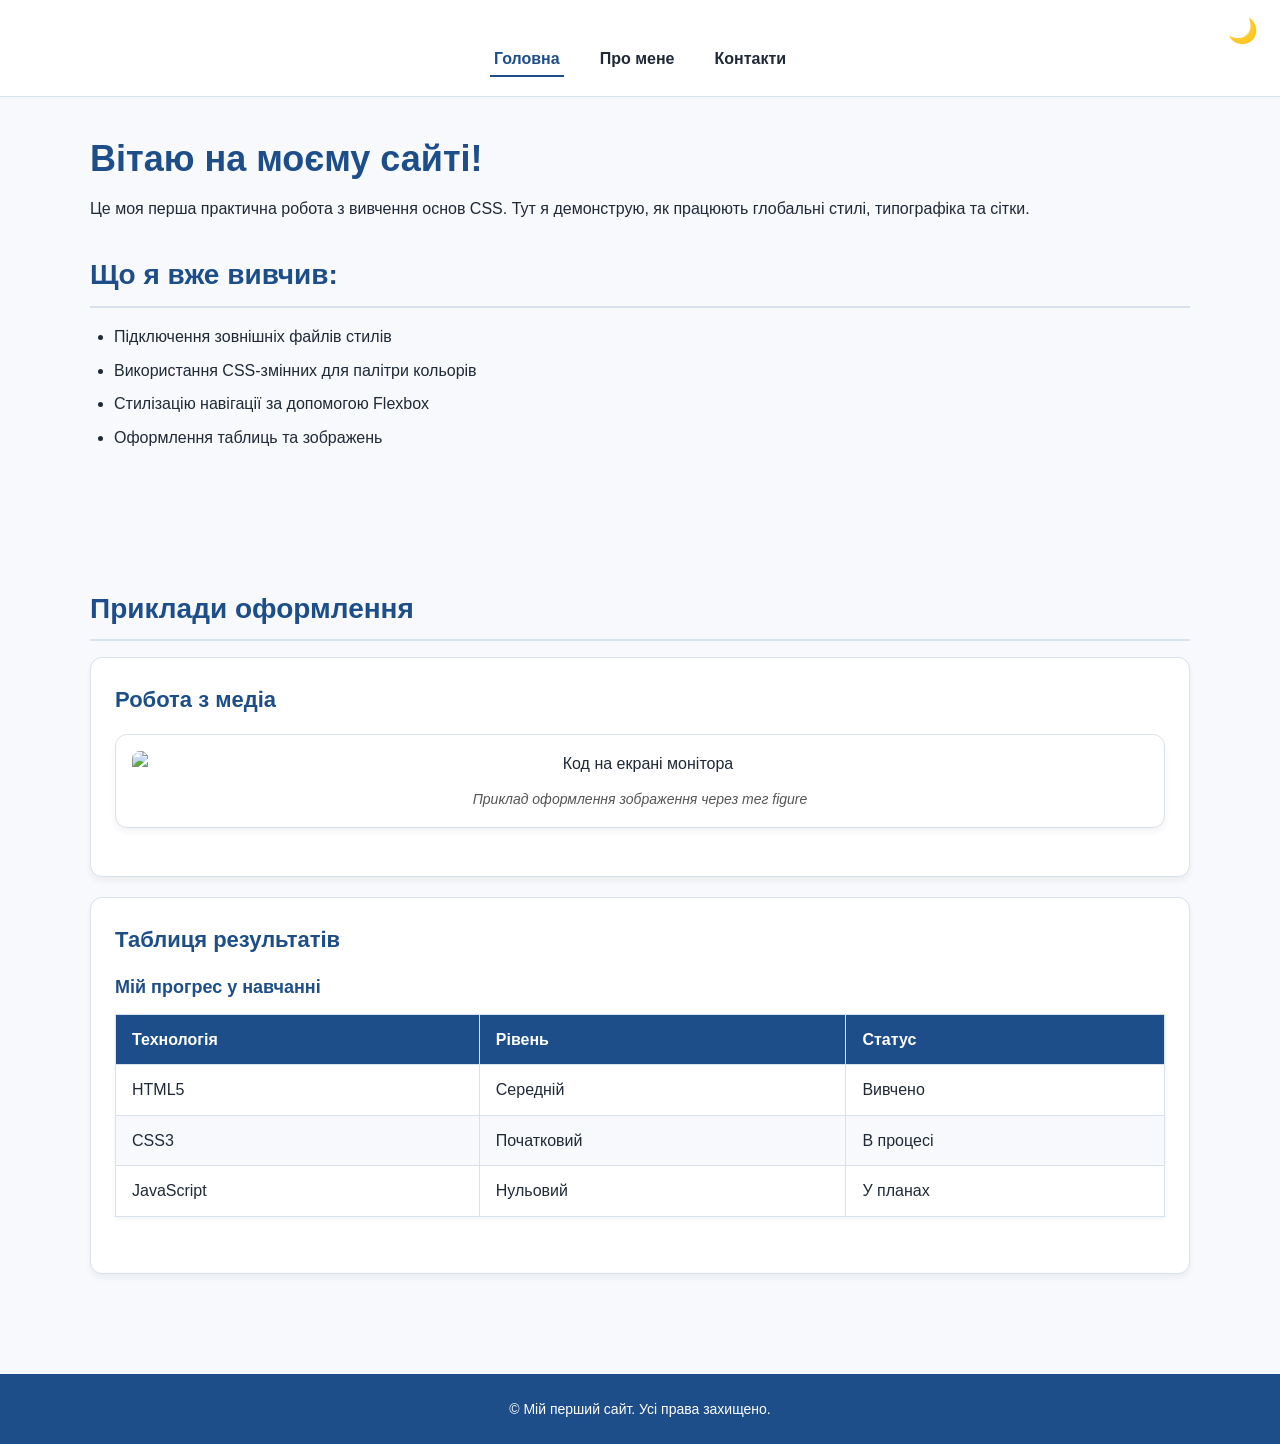
==== index.html @ de2c692c "js" ====
<!DOCTYPE html>
<html lang="uk">
<head>
    <meta charset="UTF-8">
    <meta name="viewport" content="width=device-width, initial-scale=1.0">
    <title>Головна сторінка</title>
    <link href="./styles/style.css" rel="stylesheet">
    <link href="./styles/responsive.css" rel="stylesheet">
</head>
<body>
    <header class="site-header">
        <div class="header-controls">
    <button class="theme-toggle" aria-label="Змінити тему">🌙</button>
    <button class="burger-btn" aria-expanded="false" aria-label="Відкрити меню">☰</button>
</div>
        <nav>
            <ul class="nav-list">
                <li><a href="index.html" class="active">Головна</a></li>
                <li><a href="./pages/about.html">Про мене</a></li>
                <li><a href="./pages/contact.html">Контакти</a></li>
            </ul>
        </nav>
    </header>

    <main class="container">
        <section>
            <h1>Вітаю на моєму сайті!</h1>
            <p>Це моя перша практична робота з вивчення основ CSS. Тут я демонструю, як працюють глобальні стилі, типографіка та сітки.</p>
            
            <h2>Що я вже вивчив:</h2>
            <ul>
                <li>Підключення зовнішніх файлів стилів</li>
                <li>Використання CSS-змінних для палітри кольорів</li>
                <li>Стилізацію навігації за допомогою Flexbox</li>
                <li>Оформлення таблиць та зображень</li>
            </ul>
        </section>

        <section>
            <h2>Приклади оформлення</h2>
            
            <div class="card">
                <h3>Робота з медіа</h3>
                <figure>
                    <img src="https://images.unsplash.com/photo-1542831371-29b0f74f9713?ixlib=rb-4.0.3&auto=format&fit=crop&w=800&q=80" alt="Код на екрані монітора">
                    <figcaption>Приклад оформлення зображення через тег figure</figcaption>
                </figure>
            </div>

            <div class="card">
                <h3>Таблиця результатів</h3>
                <table>
                    <caption>Мій прогрес у навчанні</caption>
                    <thead>
                        <tr>
                            <th>Технологія</th>
                            <th>Рівень</th>
                            <th>Статус</th>
                        </tr>
                    </thead>
                    <tbody>
                        <tr>
                            <td>HTML5</td>
                            <td>Середній</td>
                            <td>Вивчено</td>
                        </tr>
                        <tr>
                            <td>CSS3</td>
                            <td>Початковий</td>
                            <td>В процесі</td>
                        </tr>
                        <tr>
                            <td>JavaScript</td>
                            <td>Нульовий</td>
                            <td>У планах</td>
                        </tr>
                    </tbody>
                </table>
            </div>
        </section>
    </main>

    <footer class="site-footer">
        <p>&copy; <span id="current-year"></span> Мій перший сайт. Усі права захищено.</p>
    </footer>
    <button id="scroll-to-top" class="scroll-btn" title="Повернутися вгору">⬆</button>
<script src="./js/main.js" defer></script>
</body>
</html>
---- styles/style.css ----
:root {
  --color-primary: #1d4e89;
  --color-accent: #ffb703;
  --color-bg: #f7f9fc;
  --color-surface: #ffffff;
  --color-text: #1f2937;
  --color-border: #d9e2ec;
}


*,
*::before,
*::after {
  box-sizing: border-box;
}

body {
  margin: 0;
  font-family: Arial, sans-serif;
  line-height: 1.6;
  color: var(--color-text);
  background-color: var(--color-bg);
}


.container {
  width: min(1100px, calc(100% - 32px));
  margin: 0 auto;
}

section {
  padding: 40px 0;
}


.card {
  background-color: var(--color-surface);
  border: 1px solid var(--color-border);
  border-radius: 12px;
  padding: 24px;
  box-shadow: 0 4px 6px rgba(0, 0, 0, 0.05);
  margin-bottom: 20px;
}

.site-header {
  background-color: var(--color-surface);
  border-bottom: 1px solid var(--color-border); 
  padding: 16px 0;
  box-shadow: 0 2px 4px rgba(0, 0, 0, 0.02);
}

.nav-list {
  display: flex;
  justify-content: center; 
  gap: 32px; 
  list-style: none;
  margin: 0;
  padding: 0;
}

.nav-list a {
  text-decoration: none; 
  color: var(--color-text);
  font-weight: 600;
  font-size: 16px;
  padding: 8px 4px;
  transition: color 0.3s ease; 
}

.nav-list a:hover {
  color: var(--color-accent);
}

.nav-list a.active {
  color: var(--color-primary);
  border-bottom: 2px solid var(--color-primary);
}

.site-footer {
  background-color: var(--color-primary);
  color: var(--color-surface); 
  text-align: center; 
  padding: 24px 0;
  font-size: 14px; 
  margin-top: 40px;
}

.site-footer p {
  margin: 0;
}

h1, h2, h3 {
  color: var(--color-primary); 
  margin-top: 0;
  margin-bottom: 16px;
}

h1 {
  font-size: 36px;
  line-height: 1.2;
}

h2 {
  font-size: 28px;
  border-bottom: 2px solid var(--color-border); 
  padding-bottom: 8px;
  margin-top: 32px;
}

h3 {
  font-size: 22px;
}

p {
  margin-top: 0;
  margin-bottom: 16px;
}

ul, ol {
  margin-top: 0;
  margin-bottom: 24px;
  padding-left: 24px; 
}

li {
  margin-bottom: 8px; 
}


img {
  max-width: 100%; 
  height: auto;
  border-radius: 8px;
  display: block;
}

figure {
  margin: 0 0 24px 0;
  padding: 16px;
  background-color: var(--color-surface);
  border: 1px solid var(--color-border);
  border-radius: 12px;
  box-shadow: 0 4px 6px rgba(0, 0, 0, 0.05); 
  text-align: center;
}

figcaption {
  margin-top: 12px;
  font-size: 14px;
  color: #555;
  font-style: italic;
}


table {
  width: 100%;
  border-collapse: collapse; 
  margin-bottom: 32px;
  background-color: var(--color-surface);
  box-shadow: 0 2px 4px rgba(0, 0, 0, 0.05);
}

caption {
  font-weight: bold;
  font-size: 18px;
  margin-bottom: 12px;
  color: var(--color-primary);
  text-align: left;
}

th, td {
  border: 1px solid var(--color-border);
  padding: 12px 16px;
  text-align: left;
}

th {
  background-color: var(--color-primary);
  color: var(--color-surface); 
}

tr:nth-child(even) {
  background-color: var(--color-bg);
}

tr:hover {
  background-color: #e2e8f0;
}

.two-column {
  display: flex;
  gap: 24px;
  align-items: stretch;
  margin-bottom: 32px;
}

.two-column > * {
  flex: 1;
}

.media-card {
  text-align: center;
}

video {
  width: 100%;
  max-width: 800px;
  border-radius: 8px;
  box-shadow: 0 4px 6px rgba(0, 0, 0, 0.1);
  display: block;
  margin: 0 auto;
}

audio {
  width: 100%;
  margin-top: 16px;
  outline: none;
}

.media-caption {
  margin-top: 12px;
  font-size: 14px;
  color: var(--color-text);
  font-weight: 500;
  font-style: italic;
}

.contact-form {
  display: flex;
  flex-direction: column;
  gap: 16px;
}

fieldset {
  border: 1px solid var(--color-border);
  border-radius: 8px;
  padding: 16px;
  margin: 0;
}

legend {
  font-weight: 600;
  color: var(--color-primary);
  padding: 0 8px;
}

label {
  display: block;
  font-weight: 500;
  margin-bottom: 6px;
}

input[type="text"],
input[type="email"],
select,
textarea {
  width: 100%;
  padding: 12px 14px;
  border: 1px solid var(--color-border);
  border-radius: 10px;
  background: #fff;
  font-family: inherit;
  font-size: 16px;
}

input[type="text"]:focus,
input[type="email"]:focus,
select:focus,
textarea:focus {
  outline: none;
  border-color: var(--color-primary);
  box-shadow: 0 0 0 3px rgba(29, 78, 137, 0.15);
}

.radio-group,
.checkbox-group {
  display: flex;
  align-items: center;
  gap: 8px;
}

.radio-group label,
.checkbox-group label {
  margin-bottom: 0;
}

input[type="radio"],
input[type="checkbox"] {
  width: 18px;
  height: 18px;
  accent-color: var(--color-primary);
  cursor: pointer;
}

input:user-invalid,
textarea:user-invalid {
  border-color: #e63946;
}

button[type="submit"] {
  padding: 12px 18px;
  border: none;
  border-radius: 10px;
  background: var(--color-primary);
  color: #fff;
  cursor: pointer;
  font-size: 16px;
  font-weight: 600;
  transition: opacity 0.3s ease;
  align-self: flex-start;
  margin-top: 8px;
}

button[type="submit"]:hover {
  opacity: 0.92;
}

body.theme-dark {
  --color-bg: #121212;
  --color-surface: #1e1e1e;
  --color-text: #e0e0e0;
  --color-border: #333333;
}


.header-controls {
  display: flex;
  gap: 16px;
  justify-content: flex-end;
  padding: 0 16px;
}

.burger-btn, .theme-toggle {
  background: none;
  border: none;
  font-size: 24px;
  cursor: pointer;
  color: var(--color-text);
}


@media (min-width: 769px) {
  .burger-btn { display: none; }
}


.scroll-btn {
  position: fixed;
  bottom: 24px;
  right: 24px;
  background-color: var(--color-primary);
  color: #fff;
  border: none;
  border-radius: 50%;
  width: 48px;
  height: 48px;
  font-size: 20px;
  cursor: pointer;
  opacity: 0;
  visibility: hidden;
  transition: opacity 0.3s ease, visibility 0.3s ease;
  box-shadow: 0 4px 6px rgba(0,0,0,0.2);
}

.scroll-btn.is-visible {
  opacity: 1;
  visibility: visible;
}


.nav-list a.is-active {
  color: var(--color-primary);
  border-bottom: 2px solid var(--color-primary);
}
.accordion-header {
  width: 100%;
  text-align: left;
  padding: 16px;
  background-color: var(--color-surface);
  border: 1px solid var(--color-border);
  cursor: pointer;
  font-weight: 600;
  margin-top: 8px;
}

.accordion-content {
  display: none;
  padding: 16px;
  border: 1px solid var(--color-border);
  border-top: none;
  background-color: var(--color-bg);
}

.accordion-header.is-active {
  background-color: var(--color-primary);
  color: #fff;
}

.filter-controls {
  display: flex;
  gap: 12px;
  margin-bottom: 24px;
}

.filter-btn {
  padding: 8px 16px;
  border: 1px solid var(--color-primary);
  background: transparent;
  cursor: pointer;
  border-radius: 20px;
}

.filter-btn.active {
  background: var(--color-primary);
  color: #fff;
}

.modal-overlay {
  position: fixed;
  top: 0;
  left: 0;
  width: 100%;
  height: 100%;
  background: rgba(0, 0, 0, 0.6);
  display: flex;
  align-items: center;
  justify-content: center;
  opacity: 0;
  visibility: hidden;
  transition: 0.3s;
  z-index: 1000;
}

.modal-overlay.is-open {
  opacity: 1;
  visibility: visible;
}

.modal-content {
  background: var(--color-surface);
  padding: 32px;
  border-radius: 12px;
  max-width: 500px;
  width: 90%;
  position: relative;
}

.modal-close {
  position: absolute;
  top: 16px;
  right: 16px;
  border: none;
  background: none;
  font-size: 24px;
  cursor: pointer;
}

.error-msg {
  color: #e63946;
  font-size: 14px;
  margin-top: 4px;
  display: none;
}

.is-invalid {
  border-color: #e63946 !important;
}

.char-counter {
  font-size: 12px;
  color: #666;
  text-align: right;
  display: block;
  margin-top: 4px;
}

#form-success {
  display: none;
  padding: 24px;
  background: #d4edda;
  color: #155724;
  border-radius: 8px;
  border: 1px solid #c3e6cb;
}
---- styles/responsive.css ----
@media (max-width: 768px) {
  .nav-list {
    flex-direction: column;
    gap: 12px;
  }
  
  .two-column {
    flex-direction: column;
  }
  
  h1 {
    font-size: 28px;
  }
  
  .container {
    width: min(100% - 20px, 1100px);
  }

  section {
    padding: 24px 0;
  }

  .card {
    padding: 16px;
  }

  table {
    display: block;
    overflow-x: auto;
    white-space: nowrap;
  }
}
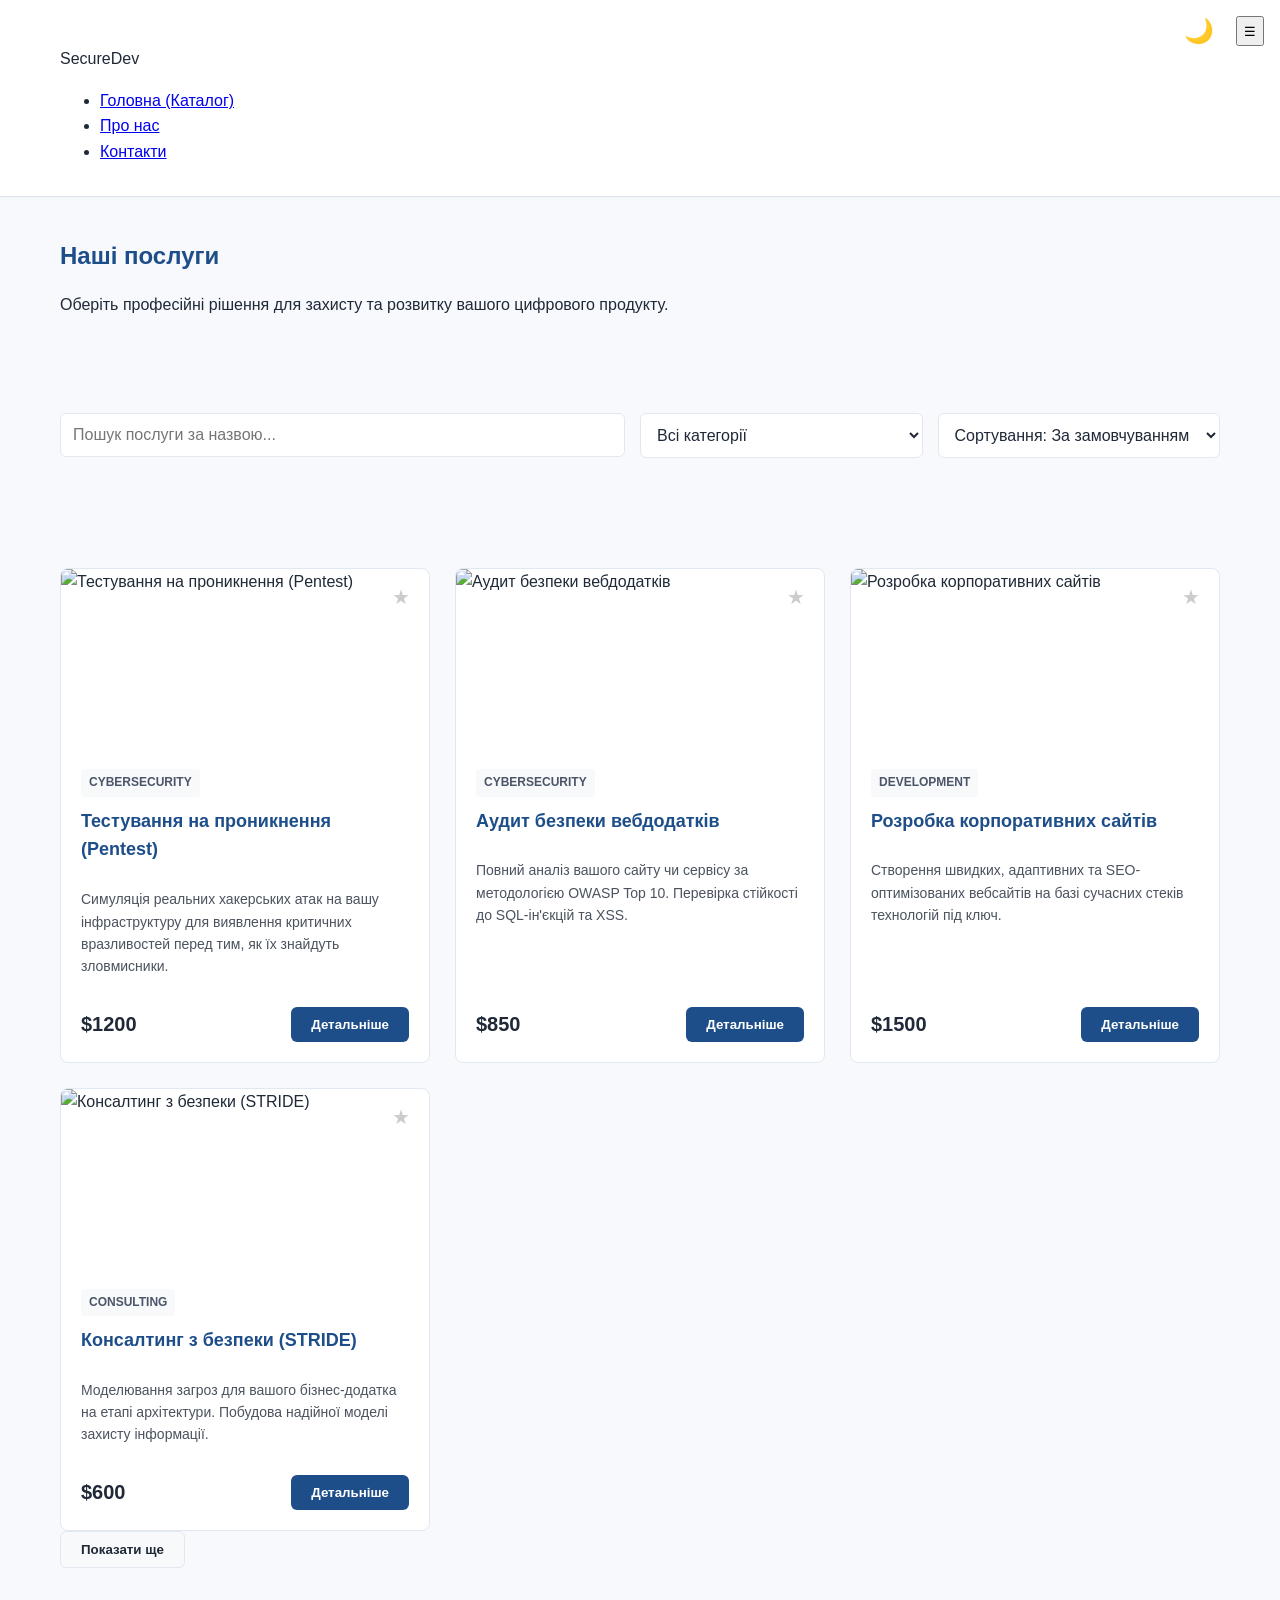
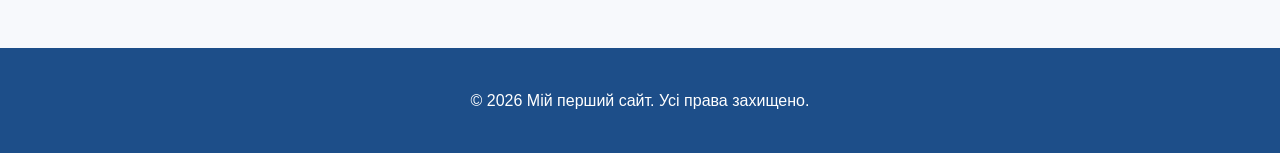
==== commit 016fa5c3: "9-10" ====
--- a/index.html
+++ b/index.html
@@ -1,89 +1,95 @@
 <!DOCTYPE html>
 <html lang="uk">
 <head>
-    <meta charset="UTF-8">
-    <meta name="viewport" content="width=device-width, initial-scale=1.0">
-    <title>Головна сторінка</title>
-    <link href="./styles/style.css" rel="stylesheet">
-    <link href="./styles/responsive.css" rel="stylesheet">
+  <meta charset="UTF-8">
+  <meta name="viewport" content="width=device-width, initial-scale=1.0">
+  <title>Каталог послуг | Cybersecurity & IT</title>
+  <link rel="stylesheet" href="styles/style.css">
+  <link rel="stylesheet" href="styles/responsive.css">
 </head>
 <body>
-    <header class="site-header">
-        <div class="header-controls">
-    <button class="theme-toggle" aria-label="Змінити тему">🌙</button>
-    <button class="burger-btn" aria-expanded="false" aria-label="Відкрити меню">☰</button>
-</div>
-        <nav>
-            <ul class="nav-list">
-                <li><a href="index.html" class="active">Головна</a></li>
-                <li><a href="./pages/about.html">Про мене</a></li>
-                <li><a href="./pages/contact.html">Контакти</a></li>
-            </ul>
-        </nav>
-    </header>
 
-    <main class="container">
-        <section>
-            <h1>Вітаю на моєму сайті!</h1>
-            <p>Це моя перша практична робота з вивчення основ CSS. Тут я демонструю, як працюють глобальні стилі, типографіка та сітки.</p>
-            
-            <h2>Що я вже вивчив:</h2>
-            <ul>
-                <li>Підключення зовнішніх файлів стилів</li>
-                <li>Використання CSS-змінних для палітри кольорів</li>
-                <li>Стилізацію навігації за допомогою Flexbox</li>
-                <li>Оформлення таблиць та зображень</li>
-            </ul>
-        </section>
+  <header class="site-header">
+    <div class="header-controls">
+      <button class="theme-toggle" aria-label="Змінити тему"> 🌙 </button>
+      <button class="burger-menu" aria-expanded="false" aria-label="Відкрити меню"> ☰ </button>
+    </div>
+    <nav class="container">
+      <div class="logo">SecureDev</div>
+      <ul class="nav-links nav-menu">
+        <li><a href="index.html" class="nav-link active">Головна (Каталог)</a></li>
+        <li><a href="pages/about.html" class="nav-link">Про нас</a></li>
+        <li><a href="pages/contact.html" class="nav-link">Контакти</a></li>
+      </ul>
+    </nav>
+  </header>
 
-        <section>
-            <h2>Приклади оформлення</h2>
-            
-            <div class="card">
-                <h3>Робота з медіа</h3>
-                <figure>
-                    <img src="https://images.unsplash.com/photo-1542831371-29b0f74f9713?ixlib=rb-4.0.3&auto=format&fit=crop&w=800&q=80" alt="Код на екрані монітора">
-                    <figcaption>Приклад оформлення зображення через тег figure</figcaption>
-                </figure>
-            </div>
+  <main class="container">
+    <section class="catalog-head">
+      <h1>Наші послуги</h1>
+      <p>Оберіть професійні рішення для захисту та розвитку вашого цифрового продукту.</p>
+    </section>
 
-            <div class="card">
-                <h3>Таблиця результатів</h3>
-                <table>
-                    <caption>Мій прогрес у навчанні</caption>
-                    <thead>
-                        <tr>
-                            <th>Технологія</th>
-                            <th>Рівень</th>
-                            <th>Статус</th>
-                        </tr>
-                    </thead>
-                    <tbody>
-                        <tr>
-                            <td>HTML5</td>
-                            <td>Середній</td>
-                            <td>Вивчено</td>
-                        </tr>
-                        <tr>
-                            <td>CSS3</td>
-                            <td>Початковий</td>
-                            <td>В процесі</td>
-                        </tr>
-                        <tr>
-                            <td>JavaScript</td>
-                            <td>Нульовий</td>
-                            <td>У планах</td>
-                        </tr>
-                    </tbody>
-                </table>
-            </div>
-        </section>
-    </main>
+    <section class="controls-panel">
+      <div class="search-box">
+        <input type="text" id="search-input" placeholder="Пошук послуги за назвою...">
+      </div>
 
-    <footer class="site-footer">
-        <p>&copy; <span id="current-year"></span> Мій перший сайт. Усі права захищено.</p>
-    </footer>
-    <button id="scroll-to-top" class="scroll-btn" title="Повернутися вгору">⬆</button>
-<script src="./js/main.js" defer></script>
+      <div class="filter-box">
+        <select id="category-filter">
+          <option value="all">Всі категорії</option>
+          <option value="cybersecurity">Кібербезпека</option>
+          <option value="development">Розробка</option>
+          <option value="consulting">Консалтинг</option>
+        </select>
+      </div>
+
+      <div class="sort-box">
+        <select id="sort-select">
+          <option value="default">Сортування: За замовчуванням</option>
+          <option value="title-asc">Назва (А - Я)</option>
+          <option value="price-asc">Ціна (Спочатку дешевші)</option>
+          <option value="price-desc">Ціна (Спочатку дорожчі)</option>
+        </select>
+      </div>
+    </section>
+
+    <section class="catalog-wrapper">
+      <div id="catalog-loading" class="ui-state">
+        <div class="spinner"></div>
+        <p>Завантаження актуальних даних...</p>
+      </div>
+
+      <div id="catalog-error" class="ui-state hidden">
+        <p class="error-text">Не вдалося завантажити дані. Будь ласка, спробуйте пізніше.</p>
+      </div>
+
+      <div id="catalog-empty" class="ui-state hidden">
+        <p>На жаль, за вашим запитом нічого не знайдено.</p>
+      </div>
+
+      <div id="services-grid" class="services-grid">
+        </div>
+
+      <div class="pagination-container">
+        <button id="load-more-btn" class="btn btn-secondary hidden">Показати ще</button>
+      </div>
+    </section>
+  </main>
+
+  <footer class="site-footer">
+    <p>&copy; <span class="current-year"></span> Мій перший сайт. Усі права захищено.</p>
+  </footer>
+
+  <button class="back-to-top scroll-btn" hidden title="Повернутися вгору"> ⬆ </button>
+
+  <div id="details-modal" class="modal hidden">
+    <div class="modal-content">
+      <button class="close-modal-btn">&times;</button>
+      <div id="modal-body"></div>
+    </div>
+  </div>
+
+  <script src="js/main.js"></script>
 </body>
 </html>
--- a/styles/style.css
+++ b/styles/style.css
@@ -1,3 +1,4 @@
+/* Глобальні змінні та теми */
 :root {
   --color-primary: #1d4e89;
   --color-accent: #ffb703;
@@ -5,12 +6,26 @@
   --color-surface: #ffffff;
   --color-text: #1f2937;
   --color-border: #d9e2ec;
-}
-
-
-*,
-*::before,
-*::after {
+  
+  --primary: #0066cc;
+  --primary-hover: #0052a3;
+  --dark: #1a1a1a;
+  --light: #f8f9fa;
+  --border: #e2e8f0;
+  --favorite: #ffcc00;
+}
+
+body.theme-dark {
+  --color-bg: #121212;
+  --color-surface: #1e1e1e;
+  --color-text: #e0e0e0;
+  --color-border: #333333;
+  --dark: #e0e0e0;
+  --light: #2c2c2c;
+  --border: #444;
+}
+
+*, *::before, *::after {
   box-sizing: border-box;
 }
 
@@ -20,18 +35,76 @@
   line-height: 1.6;
   color: var(--color-text);
   background-color: var(--color-bg);
-}
-
+  transition: background-color 0.3s, color 0.3s;
+}
 
 .container {
-  width: min(1100px, calc(100% - 32px));
+  max-width: 1200px;
+  width: min(1200px, calc(100% - 32px));
   margin: 0 auto;
+  padding: 0 20px;
 }
 
 section {
   padding: 40px 0;
 }
 
+/* Шапка та Навігація */
+.site-header {
+  background-color: var(--color-surface);
+  border-bottom: 1px solid var(--color-border);
+  padding: 16px 0;
+  box-shadow: 0 2px 4px rgba(0, 0, 0, 0.02);
+}
+
+.header-controls {
+  display: flex;
+  gap: 16px;
+  justify-content: flex-end;
+  padding: 0 16px;
+}
+
+.burger-btn, .theme-toggle {
+  background: none;
+  border: none;
+  font-size: 24px;
+  cursor: pointer;
+  color: var(--color-text);
+}
+
+.nav-list {
+  display: flex;
+  justify-content: center;
+  gap: 32px;
+  list-style: none;
+  margin: 15px 0 0 0;
+  padding: 0;
+}
+
+.nav-list a {
+  text-decoration: none;
+  color: var(--color-text);
+  font-weight: 600;
+  font-size: 16px;
+  padding: 8px 4px;
+  transition: color 0.3s ease;
+}
+
+.nav-list a:hover {
+  color: var(--color-accent);
+}
+
+.nav-list a.is-active, .nav-list a.active {
+  color: var(--color-primary);
+  border-bottom: 2px solid var(--color-primary);
+}
+
+/* Картки та Базова типографіка */
+h1, h2, h3 {
+  color: var(--color-primary);
+  margin-top: 0;
+  margin-bottom: 16px;
+}
 
 .card {
   background-color: var(--color-surface);
@@ -42,151 +115,6 @@
   margin-bottom: 20px;
 }
 
-.site-header {
-  background-color: var(--color-surface);
-  border-bottom: 1px solid var(--color-border); 
-  padding: 16px 0;
-  box-shadow: 0 2px 4px rgba(0, 0, 0, 0.02);
-}
-
-.nav-list {
-  display: flex;
-  justify-content: center; 
-  gap: 32px; 
-  list-style: none;
-  margin: 0;
-  padding: 0;
-}
-
-.nav-list a {
-  text-decoration: none; 
-  color: var(--color-text);
-  font-weight: 600;
-  font-size: 16px;
-  padding: 8px 4px;
-  transition: color 0.3s ease; 
-}
-
-.nav-list a:hover {
-  color: var(--color-accent);
-}
-
-.nav-list a.active {
-  color: var(--color-primary);
-  border-bottom: 2px solid var(--color-primary);
-}
-
-.site-footer {
-  background-color: var(--color-primary);
-  color: var(--color-surface); 
-  text-align: center; 
-  padding: 24px 0;
-  font-size: 14px; 
-  margin-top: 40px;
-}
-
-.site-footer p {
-  margin: 0;
-}
-
-h1, h2, h3 {
-  color: var(--color-primary); 
-  margin-top: 0;
-  margin-bottom: 16px;
-}
-
-h1 {
-  font-size: 36px;
-  line-height: 1.2;
-}
-
-h2 {
-  font-size: 28px;
-  border-bottom: 2px solid var(--color-border); 
-  padding-bottom: 8px;
-  margin-top: 32px;
-}
-
-h3 {
-  font-size: 22px;
-}
-
-p {
-  margin-top: 0;
-  margin-bottom: 16px;
-}
-
-ul, ol {
-  margin-top: 0;
-  margin-bottom: 24px;
-  padding-left: 24px; 
-}
-
-li {
-  margin-bottom: 8px; 
-}
-
-
-img {
-  max-width: 100%; 
-  height: auto;
-  border-radius: 8px;
-  display: block;
-}
-
-figure {
-  margin: 0 0 24px 0;
-  padding: 16px;
-  background-color: var(--color-surface);
-  border: 1px solid var(--color-border);
-  border-radius: 12px;
-  box-shadow: 0 4px 6px rgba(0, 0, 0, 0.05); 
-  text-align: center;
-}
-
-figcaption {
-  margin-top: 12px;
-  font-size: 14px;
-  color: #555;
-  font-style: italic;
-}
-
-
-table {
-  width: 100%;
-  border-collapse: collapse; 
-  margin-bottom: 32px;
-  background-color: var(--color-surface);
-  box-shadow: 0 2px 4px rgba(0, 0, 0, 0.05);
-}
-
-caption {
-  font-weight: bold;
-  font-size: 18px;
-  margin-bottom: 12px;
-  color: var(--color-primary);
-  text-align: left;
-}
-
-th, td {
-  border: 1px solid var(--color-border);
-  padding: 12px 16px;
-  text-align: left;
-}
-
-th {
-  background-color: var(--color-primary);
-  color: var(--color-surface); 
-}
-
-tr:nth-child(even) {
-  background-color: var(--color-bg);
-}
-
-tr:hover {
-  background-color: #e2e8f0;
-}
-
 .two-column {
   display: flex;
   gap: 24px;
@@ -198,50 +126,15 @@
   flex: 1;
 }
 
-.media-card {
-  text-align: center;
-}
-
-video {
-  width: 100%;
-  max-width: 800px;
-  border-radius: 8px;
-  box-shadow: 0 4px 6px rgba(0, 0, 0, 0.1);
-  display: block;
-  margin: 0 auto;
-}
-
-audio {
-  width: 100%;
-  margin-top: 16px;
-  outline: none;
-}
-
-.media-caption {
-  margin-top: 12px;
-  font-size: 14px;
-  color: var(--color-text);
-  font-weight: 500;
-  font-style: italic;
-}
-
+/* Форма контаків */
 .contact-form {
   display: flex;
   flex-direction: column;
   gap: 16px;
 }
 
-fieldset {
-  border: 1px solid var(--color-border);
-  border-radius: 8px;
-  padding: 16px;
-  margin: 0;
-}
-
-legend {
-  font-weight: 600;
-  color: var(--color-primary);
-  padding: 0 8px;
+.form-group {
+  margin-bottom: 10px;
 }
 
 label {
@@ -250,137 +143,67 @@
   margin-bottom: 6px;
 }
 
-input[type="text"],
-input[type="email"],
-select,
-textarea {
+input[type="text"], textarea {
   width: 100%;
   padding: 12px 14px;
   border: 1px solid var(--color-border);
   border-radius: 10px;
-  background: #fff;
+  background: var(--color-surface);
+  color: var(--color-text);
   font-family: inherit;
   font-size: 16px;
 }
 
-input[type="text"]:focus,
-input[type="email"]:focus,
-select:focus,
-textarea:focus {
+input:focus, textarea:focus {
   outline: none;
   border-color: var(--color-primary);
   box-shadow: 0 0 0 3px rgba(29, 78, 137, 0.15);
 }
 
-.radio-group,
-.checkbox-group {
-  display: flex;
-  align-items: center;
-  gap: 8px;
-}
-
-.radio-group label,
-.checkbox-group label {
-  margin-bottom: 0;
-}
-
-input[type="radio"],
-input[type="checkbox"] {
-  width: 18px;
-  height: 18px;
-  accent-color: var(--color-primary);
-  cursor: pointer;
-}
-
-input:user-invalid,
-textarea:user-invalid {
-  border-color: #e63946;
-}
-
-button[type="submit"] {
-  padding: 12px 18px;
-  border: none;
-  border-radius: 10px;
-  background: var(--color-primary);
-  color: #fff;
-  cursor: pointer;
-  font-size: 16px;
-  font-weight: 600;
-  transition: opacity 0.3s ease;
-  align-self: flex-start;
-  margin-top: 8px;
-}
-
-button[type="submit"]:hover {
-  opacity: 0.92;
-}
-
-body.theme-dark {
-  --color-bg: #121212;
-  --color-surface: #1e1e1e;
-  --color-text: #e0e0e0;
-  --color-border: #333333;
-}
-
-
-.header-controls {
-  display: flex;
-  gap: 16px;
-  justify-content: flex-end;
-  padding: 0 16px;
-}
-
-.burger-btn, .theme-toggle {
-  background: none;
-  border: none;
-  font-size: 24px;
-  cursor: pointer;
-  color: var(--color-text);
-}
-
-
-@media (min-width: 769px) {
-  .burger-btn { display: none; }
-}
-
-
-.scroll-btn {
-  position: fixed;
-  bottom: 24px;
-  right: 24px;
-  background-color: var(--color-primary);
-  color: #fff;
-  border: none;
-  border-radius: 50%;
-  width: 48px;
-  height: 48px;
-  font-size: 20px;
-  cursor: pointer;
-  opacity: 0;
-  visibility: hidden;
-  transition: opacity 0.3s ease, visibility 0.3s ease;
-  box-shadow: 0 4px 6px rgba(0,0,0,0.2);
-}
-
-.scroll-btn.is-visible {
-  opacity: 1;
-  visibility: visible;
-}
-
-
-.nav-list a.is-active {
-  color: var(--color-primary);
-  border-bottom: 2px solid var(--color-primary);
-}
+.error-message {
+  color: #e63946;
+  font-size: 14px;
+  margin-top: 4px;
+  display: block;
+}
+
+.char-counter {
+  font-size: 12px;
+  color: #666;
+  text-align: right;
+  display: block;
+  margin-top: 4px;
+}
+
+.form-success-block {
+  padding: 24px;
+  background: #d4edda;
+  color: #155724;
+  border-radius: 8px;
+  border: 1px solid #c3e6cb;
+  margin-bottom: 20px;
+}
+
+/* Акордеон */
+.accordion-item {
+  margin-bottom: 8px;
+}
+
 .accordion-header {
   width: 100%;
   text-align: left;
   padding: 16px;
   background-color: var(--color-surface);
+  color: var(--color-text);
   border: 1px solid var(--color-border);
   cursor: pointer;
   font-weight: 600;
-  margin-top: 8px;
+  border-radius: 6px;
+}
+
+.accordion-item.is-active .accordion-header {
+  background-color: var(--color-primary);
+  color: #fff;
 }
 
 .accordion-content {
@@ -389,13 +212,14 @@
   border: 1px solid var(--color-border);
   border-top: none;
   background-color: var(--color-bg);
-}
-
-.accordion-header.is-active {
-  background-color: var(--color-primary);
-  color: #fff;
-}
-
+  border-radius: 0 0 6px 6px;
+}
+
+.accordion-item.is-active .accordion-content {
+  display: block;
+}
+
+/* Фільтри на сторінці про мене */
 .filter-controls {
   display: flex;
   gap: 12px;
@@ -406,6 +230,7 @@
   padding: 8px 16px;
   border: 1px solid var(--color-primary);
   background: transparent;
+  color: var(--color-text);
   cursor: pointer;
   border-radius: 20px;
 }
@@ -415,70 +240,171 @@
   color: #fff;
 }
 
-.modal-overlay {
-  position: fixed;
-  top: 0;
-  left: 0;
+/* Панель керування каталогом (index.html) */
+.controls-panel {
+  display: grid;
+  grid-template-columns: 2fr 1fr 1fr;
+  gap: 15px;
+  margin-bottom: 30px;
+}
+
+.controls-panel input, .controls-panel select {
+  width: 100%;
+  padding: 12px;
+  border: 1px solid var(--border);
+  border-radius: 6px;
+  font-size: 16px;
+  background-color: var(--color-surface);
+  color: var(--color-text);
+}
+
+/* Сітка карток каталогу */
+.services-grid {
+  display: grid;
+  grid-template-columns: repeat(auto-fill, minmax(280px, 1fr));
+  gap: 25px;
+}
+
+.service-card {
+  background: var(--color-surface);
+  border: 1px solid var(--border);
+  border-radius: 8px;
+  overflow: hidden;
+  display: flex;
+  flex-direction: column;
+  transition: transform 0.2s, box-shadow 0.2s;
+}
+
+.service-card:hover {
+  transform: translateY(-4px);
+  box-shadow: 0 10px 20px rgba(0,0,0,0.1);
+}
+
+.card-img-wrapper {
+  position: relative;
+  height: 180px;
+}
+
+.card-img {
   width: 100%;
   height: 100%;
-  background: rgba(0, 0, 0, 0.6);
+  object-fit: cover;
+}
+
+.favorite-btn {
+  position: absolute;
+  top: 10px;
+  right: 10px;
+  background: rgba(255,255,255,0.85);
+  border: none;
+  border-radius: 50%;
+  width: 36px;
+  height: 36px;
+  font-size: 20px;
+  cursor: pointer;
+  color: #ccc;
   display: flex;
   align-items: center;
   justify-content: center;
-  opacity: 0;
-  visibility: hidden;
-  transition: 0.3s;
+}
+
+.favorite-btn.active {
+  color: var(--favorite);
+}
+
+.card-content {
+  padding: 20px;
+  display: flex;
+  flex-direction: column;
+  flex-grow: 1;
+}
+
+.card-badge {
+  align-self: flex-start;
+  background: var(--light);
+  color: #4a5568;
+  padding: 4px 8px;
+  font-size: 12px;
+  font-weight: bold;
+  border-radius: 4px;
+  margin-bottom: 10px;
+}
+
+.card-title {
+  margin: 0 0 10px 0;
+  font-size: 18px;
+}
+
+.card-desc {
+  font-size: 14px;
+  color: var(--color-text);
+  opacity: 0.8;
+  flex-grow: 1;
+}
+
+.card-footer {
+  display: flex;
+  justify-content: space-between;
+  align-items: center;
+  margin-top: 15px;
+}
+
+.card-price {
+  font-weight: bold;
+  font-size: 20px;
+}
+
+/* Кнопки загальні */
+.btn {
+  padding: 10px 20px;
+  border: none;
+  border-radius: 6px;
+  cursor: pointer;
+  font-weight: 600;
+}
+
+.btn-primary { background: var(--color-primary); color: white; }
+.btn-secondary { background: var(--light); color: var(--color-text); border: 1px solid var(--border); }
+
+/* Модалка та інші стани */
+.modal {
+  position: fixed;
+  top: 0; left: 0; width: 100%; height: 100%;
+  background: rgba(0,0,0,0.6);
+  display: flex; align-items: center; justify-content: center;
   z-index: 1000;
-}
-
-.modal-overlay.is-open {
-  opacity: 1;
-  visibility: visible;
 }
 
 .modal-content {
   background: var(--color-surface);
-  padding: 32px;
-  border-radius: 12px;
-  max-width: 500px;
+  padding: 30px;
+  border-radius: 8px;
+  max-width: 650px;
   width: 90%;
   position: relative;
 }
 
-.modal-close {
-  position: absolute;
-  top: 16px;
-  right: 16px;
-  border: none;
-  background: none;
-  font-size: 24px;
-  cursor: pointer;
-}
-
-.error-msg {
-  color: #e63946;
-  font-size: 14px;
-  margin-top: 4px;
-  display: none;
-}
-
-.is-invalid {
-  border-color: #e63946 !important;
-}
-
-.char-counter {
-  font-size: 12px;
-  color: #666;
-  text-align: right;
-  display: block;
-  margin-top: 4px;
-}
-
-#form-success {
-  display: none;
-  padding: 24px;
-  background: #d4edda;
-  color: #155724;
-  border-radius: 8px;
-  border: 1px solid #c3e6cb;
-}+.close-modal-btn {
+  position: absolute; top: 15px; right: 20px;
+  font-size: 28px; cursor: pointer; background: none; border: none; color: var(--color-text);
+}
+
+.modal-grid { display: grid; grid-template-columns: 1fr 1fr; gap: 20px; margin-top: 15px; }
+.modal-img { width: 100%; border-radius: 6px; object-fit: cover; }
+
+.ui-state { text-align: center; padding: 50px 0; font-size: 18px; }
+.spinner { border: 4px solid var(--border); border-left-color: var(--primary); border-radius: 50%; width: 40px; height: 40px; animation: spin 1s linear infinite; margin: 0 auto 15px; }
+@keyframes spin { to { transform: rotate(360deg); } }
+
+.scroll-btn {
+  position: fixed; bottom: 24px; right: 24px;
+  background-color: var(--color-primary); color: #fff;
+  border: none; border-radius: 50%; width: 48px; height: 48px; font-size: 20px; cursor: pointer;
+  box-shadow: 0 4px 6px rgba(0,0,0,0.2); z-index: 99;
+}
+
+.site-footer {
+  background-color: var(--color-primary); color: #fff; text-align: center; padding: 24px 0; margin-top: 40px;
+}
+
+.hidden { display: none !important; }
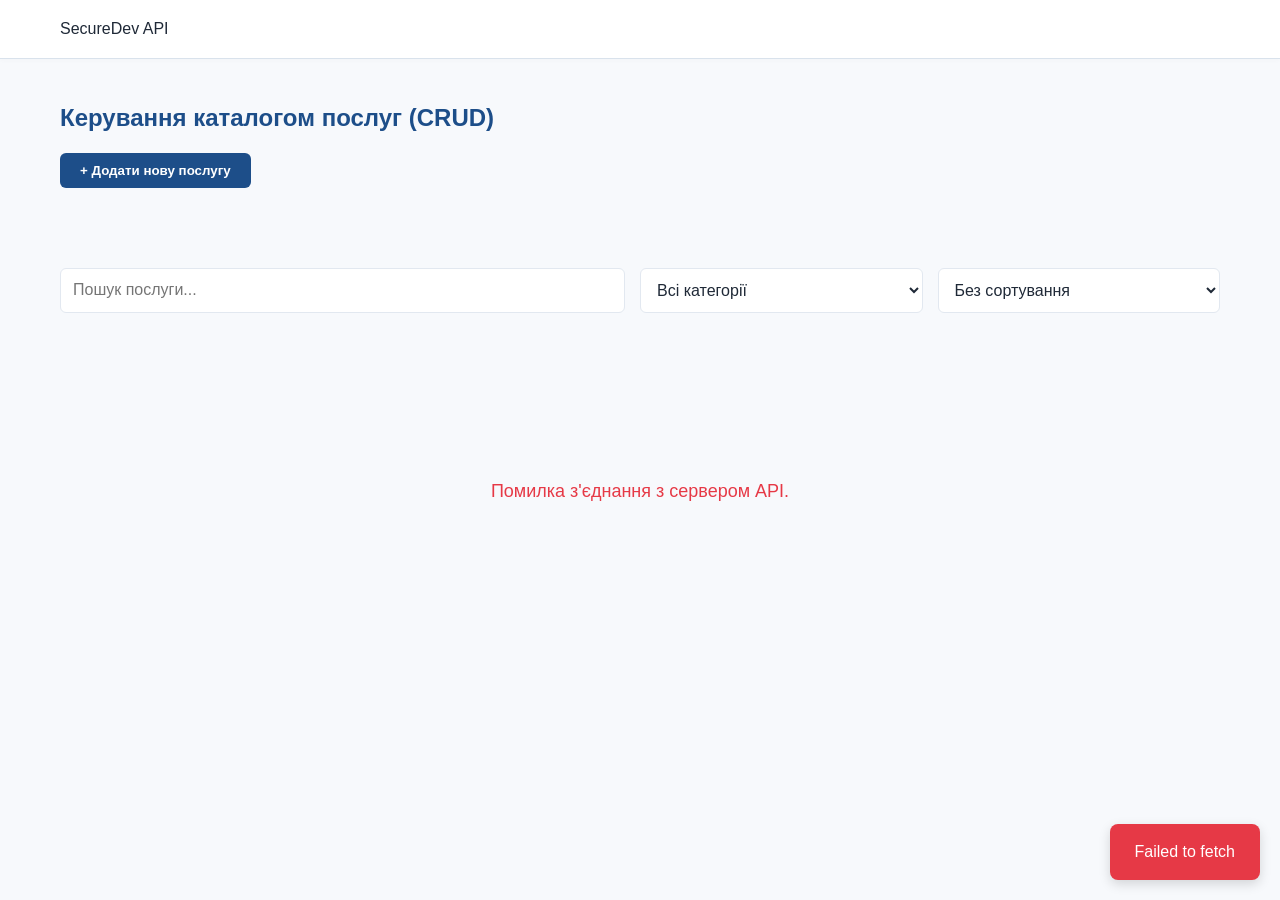
==== commit 2d544d3f: "11-12" ====
--- a/index.html
+++ b/index.html
@@ -3,93 +3,86 @@
 <head>
   <meta charset="UTF-8">
   <meta name="viewport" content="width=device-width, initial-scale=1.0">
-  <title>Каталог послуг | Cybersecurity & IT</title>
+  <title>REST API CRUD | Каталог послуг</title>
   <link rel="stylesheet" href="styles/style.css">
-  <link rel="stylesheet" href="styles/responsive.css">
 </head>
 <body>
 
   <header class="site-header">
-    <div class="header-controls">
-      <button class="theme-toggle" aria-label="Змінити тему"> 🌙 </button>
-      <button class="burger-menu" aria-expanded="false" aria-label="Відкрити меню"> ☰ </button>
-    </div>
     <nav class="container">
-      <div class="logo">SecureDev</div>
-      <ul class="nav-links nav-menu">
-        <li><a href="index.html" class="nav-link active">Головна (Каталог)</a></li>
-        <li><a href="pages/about.html" class="nav-link">Про нас</a></li>
-        <li><a href="pages/contact.html" class="nav-link">Контакти</a></li>
-      </ul>
+      <div class="logo">SecureDev API</div>
     </nav>
   </header>
 
   <main class="container">
     <section class="catalog-head">
-      <h1>Наші послуги</h1>
-      <p>Оберіть професійні рішення для захисту та розвитку вашого цифрового продукту.</p>
+      <h1>Керування каталогом послуг (CRUD)</h1>
+      <button id="add-new-btn" class="btn btn-primary">+ Додати нову послугу</button>
     </section>
 
     <section class="controls-panel">
-      <div class="search-box">
-        <input type="text" id="search-input" placeholder="Пошук послуги за назвою...">
-      </div>
-
-      <div class="filter-box">
-        <select id="category-filter">
-          <option value="all">Всі категорії</option>
-          <option value="cybersecurity">Кібербезпека</option>
-          <option value="development">Розробка</option>
-          <option value="consulting">Консалтинг</option>
-        </select>
-      </div>
-
-      <div class="sort-box">
-        <select id="sort-select">
-          <option value="default">Сортування: За замовчуванням</option>
-          <option value="title-asc">Назва (А - Я)</option>
-          <option value="price-asc">Ціна (Спочатку дешевші)</option>
-          <option value="price-desc">Ціна (Спочатку дорожчі)</option>
-        </select>
-      </div>
+      <input type="text" id="search-input" placeholder="Пошук послуги...">
+      <select id="category-filter">
+        <option value="all">Всі категорії</option>
+        <option value="cybersecurity">Кібербезпека</option>
+        <option value="development">Розробка</option>
+        <option value="consulting">Консалтинг</option>
+      </select>
+      <select id="sort-select">
+        <option value="default">Без сортування</option>
+        <option value="price-asc">Ціна (Спочатку дешевші)</option>
+        <option value="price-desc">Ціна (Спочатку дорожчі)</option>
+      </select>
     </section>
 
     <section class="catalog-wrapper">
-      <div id="catalog-loading" class="ui-state">
-        <div class="spinner"></div>
-        <p>Завантаження актуальних даних...</p>
-      </div>
-
-      <div id="catalog-error" class="ui-state hidden">
-        <p class="error-text">Не вдалося завантажити дані. Будь ласка, спробуйте пізніше.</p>
-      </div>
-
-      <div id="catalog-empty" class="ui-state hidden">
-        <p>На жаль, за вашим запитом нічого не знайдено.</p>
-      </div>
-
-      <div id="services-grid" class="services-grid">
-        </div>
-
-      <div class="pagination-container">
-        <button id="load-more-btn" class="btn btn-secondary hidden">Показати ще</button>
-      </div>
+      <div id="ui-loading" class="ui-state hidden"><div class="spinner"></div>Завантаження даних...</div>
+      <div id="ui-error" class="ui-state hidden error-message">Помилка з'єднання з сервером API.</div>
+      <div id="ui-empty" class="ui-state hidden">Записів не знайдено.</div>
+      
+      <div id="services-grid" class="services-grid"></div>
     </section>
   </main>
 
-  <footer class="site-footer">
-    <p>&copy; <span class="current-year"></span> Мій перший сайт. Усі права захищено.</p>
-  </footer>
+  <div id="form-modal" class="modal hidden">
+    <div class="modal-content">
+      <button class="close-modal-btn" id="close-form-btn">&times;</button>
+      <h2 id="form-title">Додати послугу</h2>
+      
+      <form id="crud-form" class="contact-form">
+        <input type="hidden" id="item-id" name="id">
+        
+        <div class="form-group">
+          <label>Назва послуги *</label>
+          <input type="text" id="item-title" name="title" required minlength="3">
+        </div>
+        
+        <div class="form-group">
+          <label>Категорія *</label>
+          <select id="item-category" name="category" required>
+            <option value="cybersecurity">Кібербезпека</option>
+            <option value="development">Розробка</option>
+            <option value="consulting">Консалтинг</option>
+          </select>
+        </div>
+        
+        <div class="form-group">
+          <label>Вартість ($) *</label>
+          <input type="number" id="item-price" name="price" required min="1">
+        </div>
 
-  <button class="back-to-top scroll-btn" hidden title="Повернутися вгору"> ⬆ </button>
+        <div class="form-group">
+          <label>Опис *</label>
+          <textarea id="item-desc" name="description" rows="3" required></textarea>
+        </div>
 
-  <div id="details-modal" class="modal hidden">
-    <div class="modal-content">
-      <button class="close-modal-btn">&times;</button>
-      <div id="modal-body"></div>
+        <button type="submit" class="btn btn-primary" id="submit-btn">Зберегти</button>
+      </form>
     </div>
   </div>
 
-  <script src="js/main.js"></script>
+  <div id="toast" class="toast hidden"></div>
+
+  <script type="module" src="js/main.js"></script>
 </body>
 </html>
--- a/styles/style.css
+++ b/styles/style.css
@@ -407,4 +407,39 @@
   background-color: var(--color-primary); color: #fff; text-align: center; padding: 24px 0; margin-top: 40px;
 }
 
-.hidden { display: none !important; }+.hidden { display: none !important; }
+/* Нові кнопки для CRUD */
+.action-btns {
+  display: flex;
+  gap: 10px;
+}
+.btn-danger {
+  background-color: #e63946;
+  color: white;
+  border: none;
+}
+.btn-danger:hover {
+  background-color: #d62828;
+}
+
+/* Toast Повідомлення (Success/Error) */
+.toast {
+  position: fixed;
+  bottom: 20px;
+  right: 20px;
+  color: white;
+  padding: 15px 25px;
+  border-radius: 8px;
+  box-shadow: 0 4px 12px rgba(0,0,0,0.15);
+  z-index: 2000;
+  transition: opacity 0.3s;
+}
+
+/* Форма в модалці */
+#crud-form .form-group {
+  margin-bottom: 15px;
+}
+#crud-form label {
+  font-weight: 600;
+  margin-bottom: 5px;
+}
